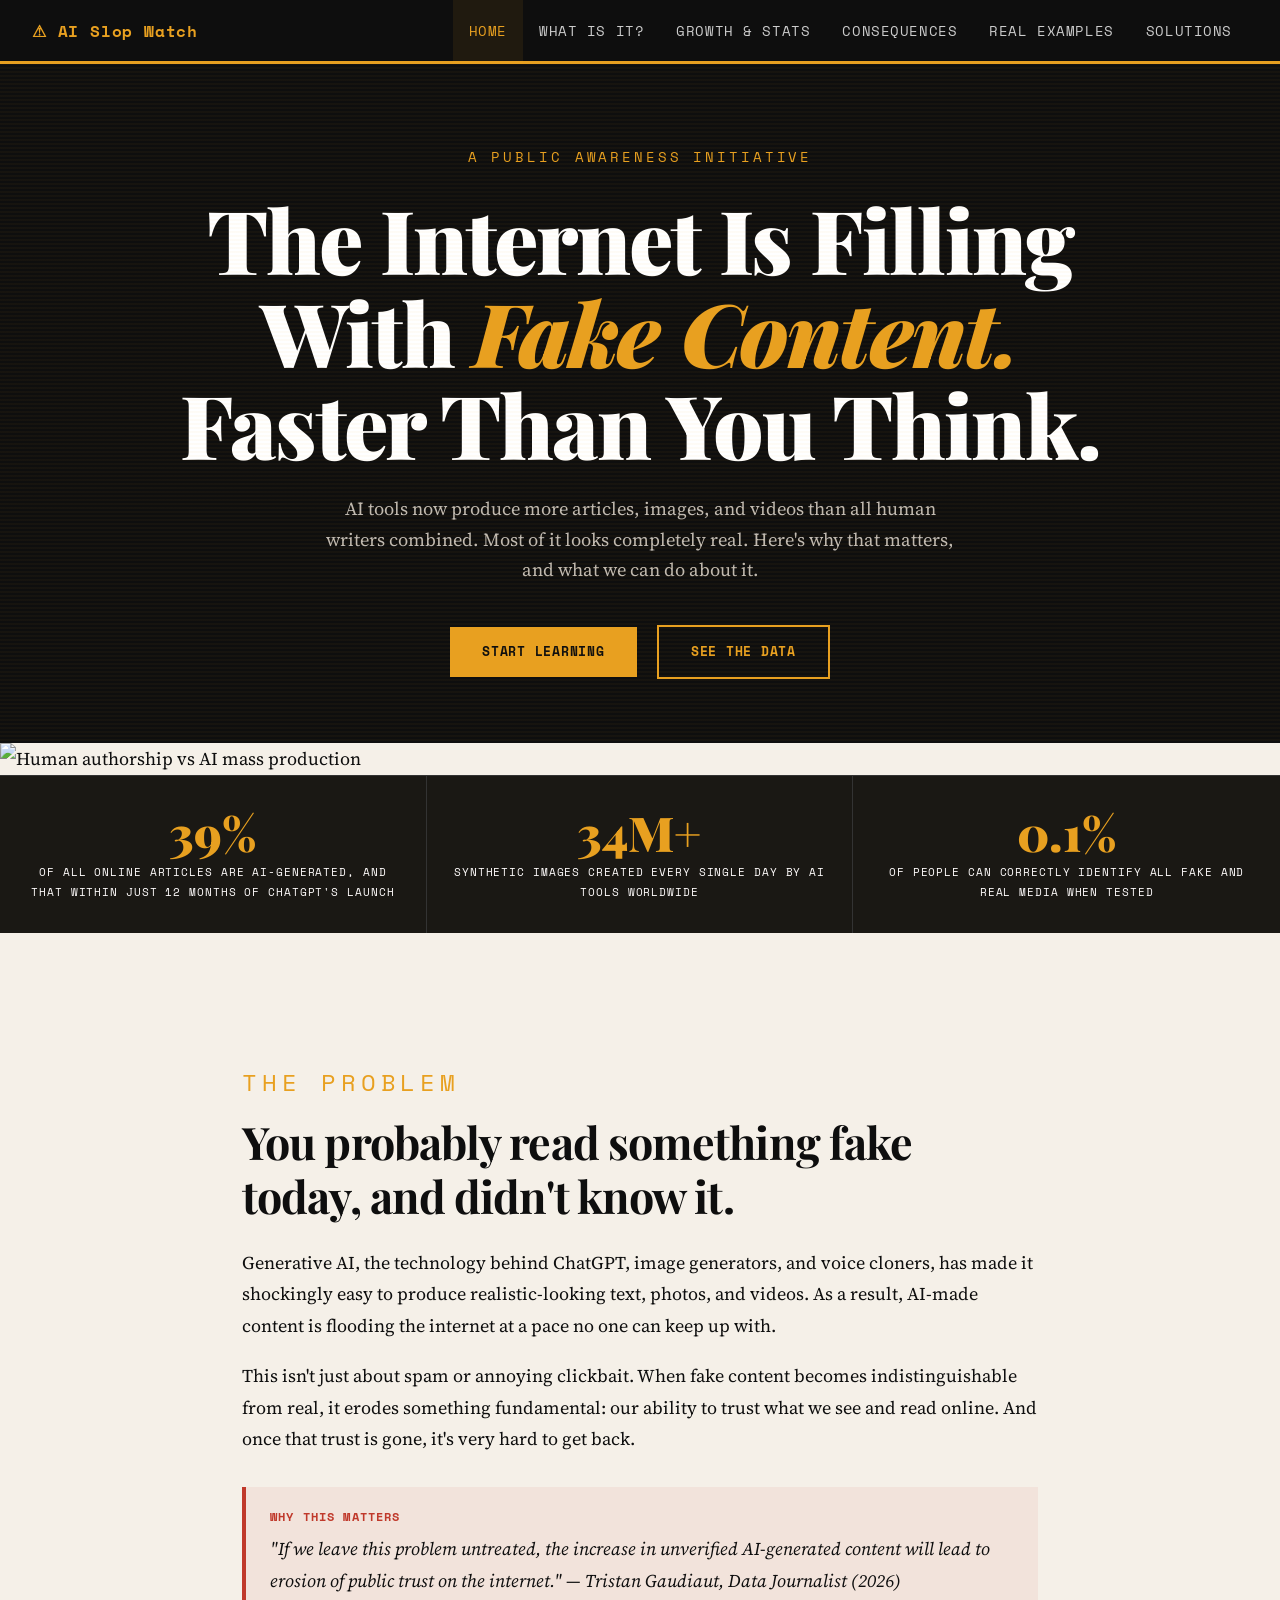
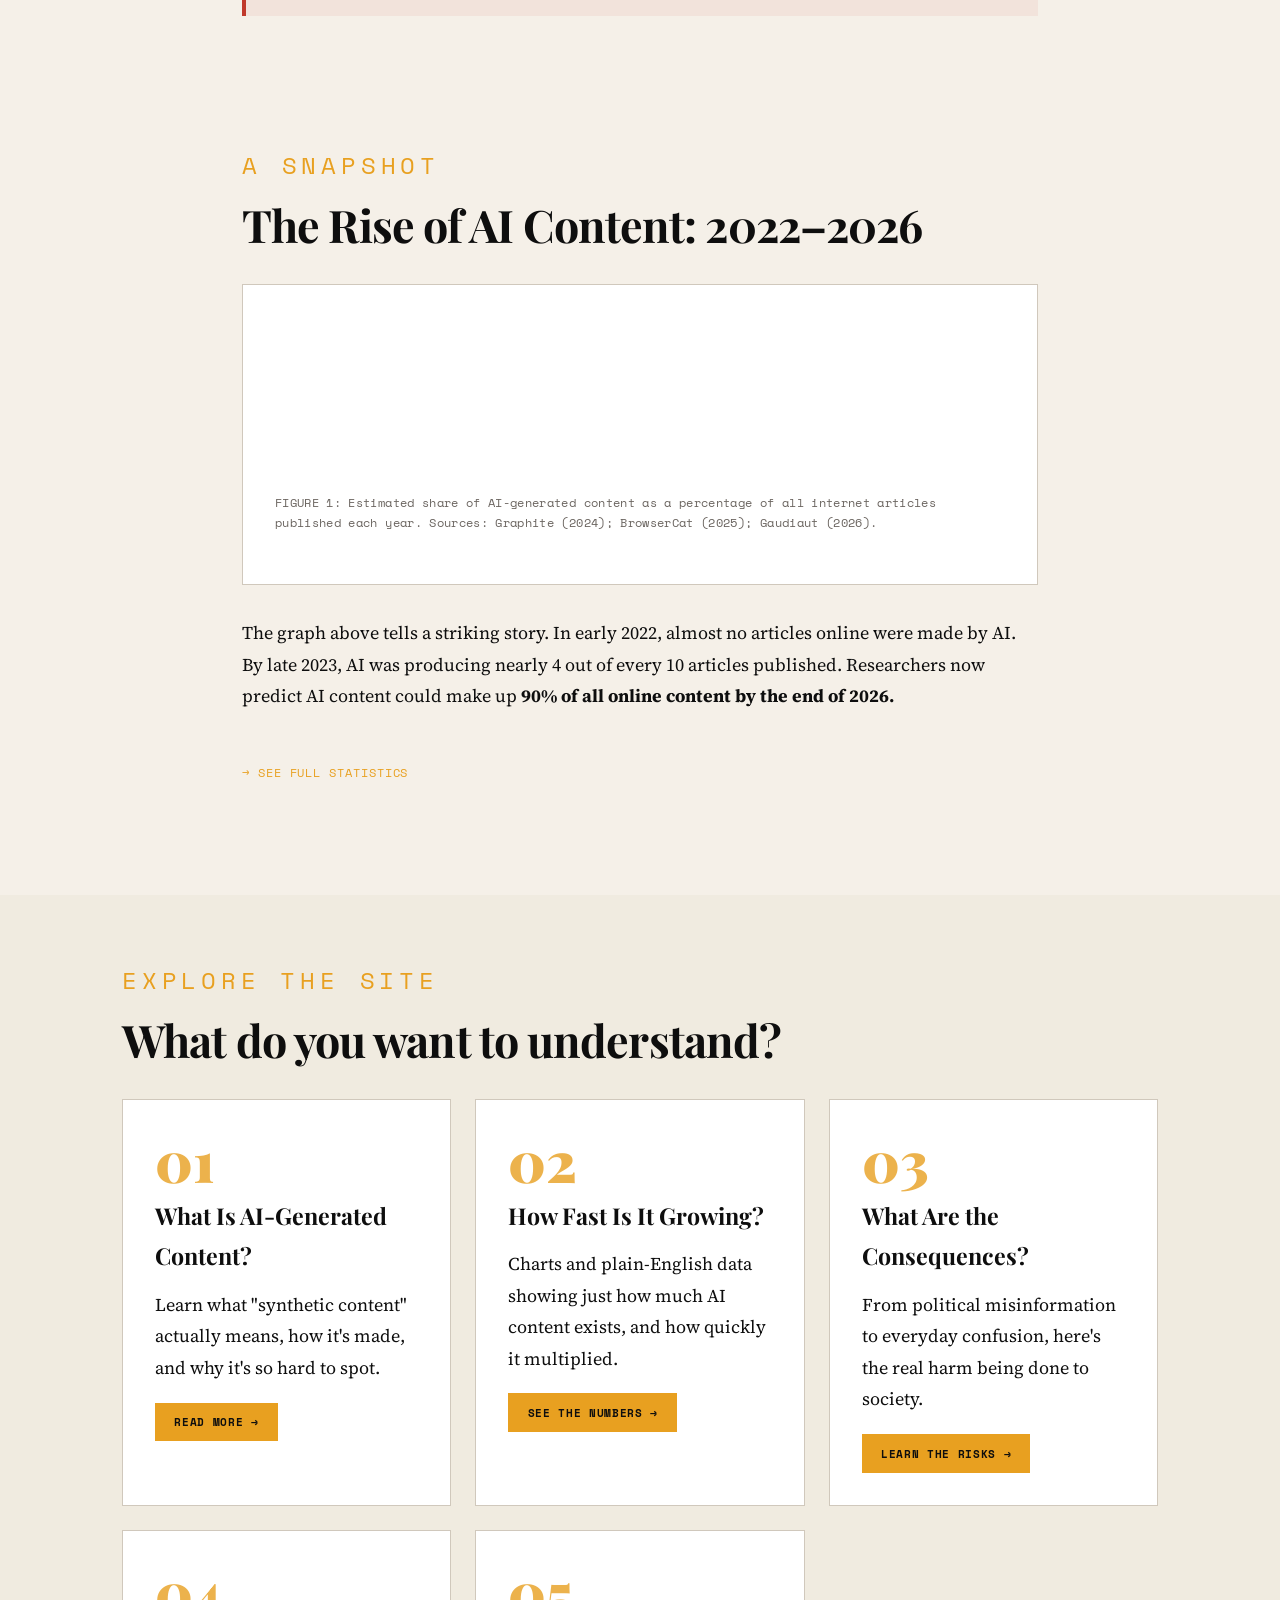
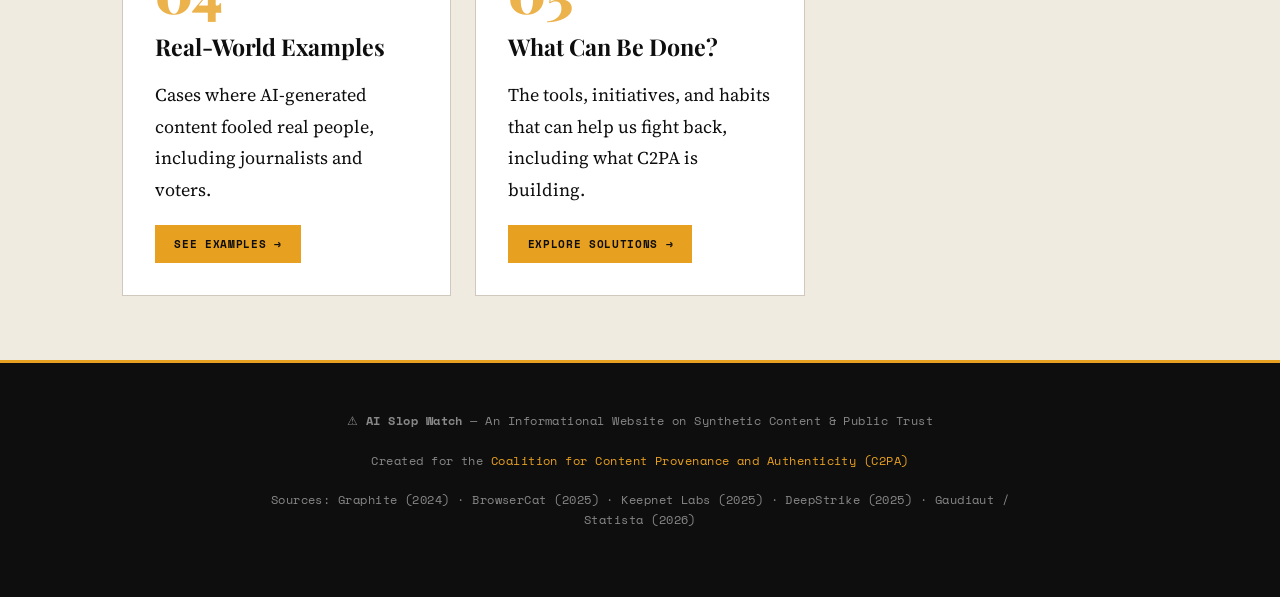
==== index.html @ db5af1a4 "Initial commit" ====
<!DOCTYPE html>
<html lang="en">
<head>
<meta charset="UTF-8">
<meta name="viewport" content="width=device-width, initial-scale=1.0">
<title>AI Slop Watch — The Internet's Synthetic Content Crisis</title>
<link rel="stylesheet" href="style.css">
<script src="https://cdn.jsdelivr.net/npm/chart.js@4.4.0/dist/chart.umd.min.js"></script>
</head>
<body>

<!-- Navigation -->
<nav>
  <span class="nav-logo">⚠ AI Slop Watch</span>
  <ul class="nav-links" id="navLinks">
    <li><a href="index.html" class="active">Home</a></li>
    <li><a href="what-is-ai-content.html">What Is It?</a></li>
    <li><a href="growth.html">Growth & Stats</a></li>
    <li><a href="consequences.html">Consequences</a></li>
    <li><a href="examples.html">Real Examples</a></li>
    <li><a href="solutions.html">Solutions</a></li>
  </ul>
  <span class="nav-hamburger" onclick="toggleNav()" id="hamburger">☰</span>
</nav>

<!-- Hero -->
<section class="hero">
  <p class="hero-eyebrow">A Public Awareness Initiative</p>
  <h1>The Internet Is Filling<br>With <em>Fake Content.</em><br>Faster Than You Think.</h1>
  <p class="hero-sub">AI tools now produce more articles, images, and videos than all human writers combined. Most of it looks completely real. Here's why that matters, and what we can do about it.</p>
  <a href="what-is-ai-content.html" class="btn">Start Learning</a>
  <a href="growth.html" class="btn btn-ghost">See the Data</a>
</section>

<div style="max-height:400px; overflow:hidden; position:relative;">
 <img src="Home.png" alt="Human authorship vs AI mass production" 
     style="width:100%; max-height:300px; object-fit:cover; display:block;">
  <p style="position:absolute; bottom:1rem; left:1.5rem; font-family:'Space Mono',monospace; font-size:0.68rem; color:#ccc; letter-spacing:0.06em; text-transform:uppercase;">Photo: Markus Winkler / Unsplash</p>
</div>

<!-- Stat Bar -->
<div class="stat-bar">
  <div class="stat-item">
    <div class="stat-number">39%</div>
    <div class="stat-label">of all online articles are AI-generated, and that within just 12 months of ChatGPT's launch</div>
  </div>
  <div class="stat-item">
    <div class="stat-number">34M+</div>
    <div class="stat-label">synthetic images created every single day by AI tools worldwide</div>
  </div>
  <div class="stat-item">
    <div class="stat-number">0.1%</div>
    <div class="stat-label">of people can correctly identify all fake and real media when tested</div>
  </div>
</div>

<!-- Intro Section -->
<div class="section" style="max-width:860px; margin: 4rem auto; padding-bottom: 0;">
  <p class="section-label">The Problem</p>
  <h2 class="section-title">You probably read something fake today, and didn't know it.</h2>
  <p>Generative AI, the technology behind ChatGPT, image generators, and voice cloners, has made it shockingly easy to produce realistic-looking text, photos, and videos. As a result, AI-made content is flooding the internet at a pace no one can keep up with.</p>
  <p>This isn't just about spam or annoying clickbait. When fake content becomes indistinguishable from real, it erodes something fundamental: our ability to trust what we see and read online. And once that trust is gone, it's very hard to get back.</p>
  <div class="callout alert-callout">
    <strong>Why This Matters</strong>
    "If we leave this problem untreated, the increase in unverified AI-generated content will lead to erosion of public trust on the internet." — Tristan Gaudiaut, Data Journalist (2026)
  </div>
</div>

<!-- Preview Chart -->
<div class="section" style="max-width: 860px; margin: 2rem auto;">
  <p class="section-label">A Snapshot</p>
  <h2 class="section-title">The Rise of AI Content: 2022–2026</h2>
  <div class="chart-wrapper">
    <canvas id="heroChart"></canvas>
    <p class="chart-caption">FIGURE 1: Estimated share of AI-generated content as a percentage of all internet articles published each year. Sources: Graphite (2024); BrowserCat (2025); Gaudiaut (2026).</p>
  </div>
  <p>The graph above tells a striking story. In early 2022, almost no articles online were made by AI. By late 2023, AI was producing nearly 4 out of every 10 articles published. Researchers now predict AI content could make up <strong>90% of all online content by the end of 2026.</strong></p>
  <a href="growth.html" class="back-link">→ See Full Statistics</a>
</div>

<!-- Nav Cards Section -->
<div class="section-alt">
  <div class="section">
    <p class="section-label">Explore The Site</p>
    <h2 class="section-title">What do you want to understand?</h2>
    <div class="card-grid">
      <div class="card">
        <div class="card-num">01</div>
        <h3>What Is AI-Generated Content?</h3>
        <p>Learn what "synthetic content" actually means, how it's made, and why it's so hard to spot.</p>
        <a href="what-is-ai-content.html" class="btn" style="font-size:0.7rem; padding: 0.6rem 1.2rem;">Read More →</a>
      </div>
      <div class="card">
        <div class="card-num">02</div>
        <h3>How Fast Is It Growing?</h3>
        <p>Charts and plain-English data showing just how much AI content exists, and how quickly it multiplied.</p>
        <a href="growth.html" class="btn" style="font-size:0.7rem; padding: 0.6rem 1.2rem;">See the Numbers →</a>
      </div>
      <div class="card">
        <div class="card-num">03</div>
        <h3>What Are the Consequences?</h3>
        <p>From political misinformation to everyday confusion, here's the real harm being done to society.</p>
        <a href="consequences.html" class="btn" style="font-size:0.7rem; padding: 0.6rem 1.2rem;">Learn the Risks →</a>
      </div>
      <div class="card">
        <div class="card-num">04</div>
        <h3>Real-World Examples</h3>
        <p>Cases where AI-generated content fooled real people, including journalists and voters.</p>
        <a href="examples.html" class="btn" style="font-size:0.7rem; padding: 0.6rem 1.2rem;">See Examples →</a>
      </div>
      <div class="card">
        <div class="card-num">05</div>
        <h3>What Can Be Done?</h3>
        <p>The tools, initiatives, and habits that can help us fight back, including what C2PA is building.</p>
        <a href="solutions.html" class="btn" style="font-size:0.7rem; padding: 0.6rem 1.2rem;">Explore Solutions →</a>
      </div>
    </div>
  </div>
</div>

<!-- Footer -->
<footer>
  <div class="footer-inner">
    <p>⚠ <strong>AI Slop Watch</strong> — An Informational Website on Synthetic Content &amp; Public Trust</p>
    <p>Created for the <a href="https://c2pa.org" target="_blank">Coalition for Content Provenance and Authenticity (C2PA)</a></p>
    <p>Sources: Graphite (2024) · BrowserCat (2025) · Keepnet Labs (2025) · DeepStrike (2025) · Gaudiaut / Statista (2026)</p>
  </div>
</footer>

<script>
function toggleNav() {
  document.getElementById('navLinks').classList.toggle('open');
}

// Hero Chart — AI content growth 2022–2026
const ctx = document.getElementById('heroChart').getContext('2d');
new Chart(ctx, {
  type: 'line',
  data: {
    labels: ['Early 2022', 'Late 2022', 'Mid 2023', 'Early 2024', 'Late 2024', 'Mid 2025', 'Late 2026 (est.)'],
    datasets: [{
      label: 'AI-Generated Share of All Online Articles (%)',
      data: [0.5, 2, 18, 39, 55, 70, 90],
      borderColor: '#e8a020',
      backgroundColor: 'rgba(232,160,32,0.1)',
      borderWidth: 3,
      fill: true,
      tension: 0.4,
      pointBackgroundColor: '#e8a020',
      pointRadius: 6,
      pointHoverRadius: 9
    }]
  },
  options: {
    responsive: true,
    plugins: {
      legend: { display: false },
      tooltip: {
        callbacks: {
          label: ctx => ` ${ctx.raw}% of articles`
        }
      }
    },
    scales: {
      y: {
        beginAtZero: true,
        max: 100,
        ticks: { callback: v => v + '%', font: { family: 'Space Mono', size: 11 } },
        grid: { color: '#e0d8cc' }
      },
      x: {
        ticks: { font: { family: 'Space Mono', size: 10 } },
        grid: { color: '#e0d8cc' }
      }
    }
  }
});
</script>

</body>
</html>
---- style.css ----
@import url('https://fonts.googleapis.com/css2?family=Playfair+Display:wght@700;900&family=Source+Serif+4:ital,wght@0,300;0,400;0,600;1,400&family=Space+Mono:wght@400;700&display=swap');

/* ── Variables ── */
:root {
  --ink: #0e0e0e;
  --paper: #f5f0e8;
  --amber: #e8a020;
  --amber-light: #ffc84a;
  --red-alert: #c0392b;
  --muted: #6b6560;
  --border: #d0c8bc;
  --white: #ffffff;
  --card-bg: #1a1814;
  --section-alt: #f0ebe0;
  --nav-bg: #0e0e0e;
}

/* ── Reset ── */
*, *::before, *::after { box-sizing: border-box; margin: 0; padding: 0; }
html { scroll-behavior: smooth; }
body {
  font-family: 'Source Serif 4', Georgia, serif;
  font-size: 18px;
  line-height: 1.75;
  background: var(--paper);
  color: var(--ink);
}
img { max-width: 100%; display: block; }
a { color: var(--amber); text-decoration: none; }
a:hover { text-decoration: underline; }

/* ── Navigation ── */
nav {
  background: var(--nav-bg);
  position: sticky;
  top: 0;
  z-index: 100;
  padding: 0 2rem;
  display: flex;
  align-items: center;
  justify-content: space-between;
  height: 64px;
  border-bottom: 3px solid var(--amber);
}
.nav-logo {
  font-family: 'Space Mono', monospace;
  font-size: 1rem;
  font-weight: 700;
  color: var(--amber);
  letter-spacing: 0.05em;
  white-space: nowrap;
}
.nav-links {
  display: flex;
  gap: 0;
  list-style: none;
}
.nav-links a {
  display: block;
  color: #ccc;
  font-family: 'Space Mono', monospace;
  font-size: 0.9rem;
  letter-spacing: 0.04em;
  text-transform: uppercase;
  padding: 0 1rem;
  height: 64px;
  line-height: 64px;
  transition: color 0.2s, background 0.2s;
}
.nav-links a:hover, .nav-links a.active {
  color: var(--amber);
  background: rgba(232,160,32,0.08);
  text-decoration: none;
}
.nav-hamburger { display: none; cursor: pointer; color: var(--amber); font-size: 1.5rem; }

/* ── Hero ── */
.hero {
  background: var(--ink);
  color: var(--white);
  padding: 5rem 2rem 4rem;
  text-align: center;
  position: relative;
  overflow: hidden;
}
.hero::before {
  content: '';
  position: absolute; inset: 0;
  background: repeating-linear-gradient(
    0deg,
    transparent,
    transparent 2px,
    rgba(232,160,32,0.04) 2px,
    rgba(232,160,32,0.04) 4px
  );
  pointer-events: none;
}
.hero-eyebrow {
  font-family: 'Space Mono', monospace;
  font-size: 0.9rem;
  letter-spacing: 0.2em;
  text-transform: uppercase;
  color: var(--amber);
  margin-bottom: 1.5rem;
}
.hero h1 {
  font-family: 'Playfair Display', serif;
  font-size: clamp(2.8rem, 7vw, 5.5rem);
  font-weight: 900;
  line-height: 1.05;
  letter-spacing: -0.02em;
  margin-bottom: 1.5rem;
}
.hero h1 em { color: var(--amber); font-style: italic; }
.hero-sub {
  font-size: 1.15rem;
  color: #c0bab2;
  max-width: 640px;
  margin: 0 auto 2.5rem;
  line-height: 1.65;
}
.btn {
  display: inline-block;
  background: var(--amber);
  color: var(--ink);
  font-family: 'Space Mono', monospace;
  font-size: 0.8rem;
  font-weight: 700;
  letter-spacing: 0.06em;
  text-transform: uppercase;
  padding: 0.85rem 2rem;
  border: none;
  cursor: pointer;
  transition: background 0.2s, transform 0.15s;
}
.btn:hover { background: var(--amber-light); transform: translateY(-2px); text-decoration: none; }
.btn-ghost {
  background: transparent;
  border: 2px solid var(--amber);
  color: var(--amber);
  margin-left: 1rem;
}
.btn-ghost:hover { background: var(--amber); color: var(--ink); }

/* ── Stat Bar ── */
.stat-bar {
  background: var(--card-bg);
  color: var(--white);
  display: grid;
  grid-template-columns: repeat(3, 1fr);
  border-top: 1px solid #333;
}
.stat-item {
  padding: 2rem 1.5rem;
  text-align: center;
  border-right: 1px solid #333;
}
.stat-item:last-child { border-right: none; }
.stat-number {
  font-family: 'Playfair Display', serif;
  font-size: clamp(2rem, 4vw, 3rem);
  font-weight: 900;
  color: var(--amber);
  line-height: 1;
  margin-bottom: 0.4rem;
}
.stat-label {
  font-family: 'Space Mono', monospace;
  font-size: 0.7rem;
  letter-spacing: 0.08em;
  text-transform: uppercase;
  color: #fffcfc;
}

/* ── Page Sections ── */
.section { padding: 4rem 2rem; max-width: 1100px; margin: 0 auto; }
.section-alt { background: var(--section-alt); }
.section-dark { background: var(--ink); color: var(--white); padding: 4rem 2rem; }
.section-dark .section { color: var(--white); }

.section-label {
  font-family: 'Space Mono', monospace;
  font-size: 1.5rem;
  letter-spacing: 0.2em;
  text-transform: uppercase;
  color: var(--amber);
  margin-bottom: 0.75rem;
}
h2.section-title {
  font-family: 'Playfair Display', serif;
  font-size: clamp(1.8rem, 3.5vw, 2.8rem);
  font-weight: 700;
  line-height: 1.2;
  margin-bottom: 1.5rem;
  letter-spacing: -0.02em;
}
h3 {
  font-family: 'Playfair Display', serif;
  font-size: 1.45rem;
  font-weight: 700;
  margin-bottom: 0.75rem;
}
p { margin-bottom: 1.2rem; }

/* ── Callout Box ── */
.callout {
  border-left: 4px solid var(--amber);
  background: rgba(232,160,32,0.08);
  padding: 1.25rem 1.5rem;
  margin: 2rem 0;
  font-style: italic;
}
.callout strong {
  display: block;
  font-family: 'Space Mono', monospace;
  font-style: normal;
  font-size: 0.72rem;
  letter-spacing: 0.1em;
  text-transform: uppercase;
  color: var(--amber);
  margin-bottom: 0.4rem;
}
.alert-callout {
  border-left-color: var(--red-alert);
  background: rgba(192,57,43,0.07);
}
.alert-callout strong { color: var(--red-alert); }

/* ── Cards ── */
.card-grid {
  display: grid;
  grid-template-columns: repeat(auto-fit, minmax(280px, 1fr));
  gap: 1.5rem;
  margin-top: 2rem;
}
.card {
  background: var(--white);
  border: 1px solid var(--border);
  padding: 2rem;
  position: relative;
}
.card-dark {
  background: #1a1814;
  border-color: #333;
  color: var(--white);
}
.card-num {
  font-family: 'Playfair Display', serif;
  font-size: 3.5rem;
  font-weight: 900;
  color: var(--amber);
  line-height: 1;
  margin-bottom: 0.5rem;
  opacity: 0.8;
}

/* ── Chart Container ── */
.chart-wrapper {
  background: var(--white);
  border: 1px solid var(--border);
  padding: 2rem;
  margin: 2rem 0;
}
.chart-wrapper canvas { max-height: 380px; }
.chart-caption {
  font-family: 'Space Mono', monospace;
  font-size: 0.72rem;
  color: var(--muted);
  margin-top: 1rem;
  letter-spacing: 0.03em;
}

/* ── Comparison Table ── */
.compare-table {
  width: 100%;
  border-collapse: collapse;
  margin: 2rem 0;
  font-size: 0.95rem;
}
.compare-table th {
  font-family: 'Space Mono', monospace;
  font-size: 0.75rem;
  letter-spacing: 0.1em;
  text-transform: uppercase;
  padding: 1rem;
  text-align: left;
  border-bottom: 3px solid var(--amber);
}
.compare-table th.col-ai { color: var(--red-alert); }
.compare-table th.col-human { color: #2e7d32; }
.compare-table td {
  padding: 0.9rem 1rem;
  border-bottom: 1px solid var(--border);
  vertical-align: top;
}
.compare-table tr:nth-child(even) td { background: var(--section-alt); }

/* ── Process Diagram ── */
.process-flow {
  display: flex;
  flex-wrap: wrap;
  align-items: center;
  gap: 0;
  margin: 2rem 0;
}
.process-step {
  flex: 1;
  min-width: 140px;
  background: var(--ink);
  color: var(--white);
  padding: 1.5rem 1rem;
  text-align: center;
  position: relative;
}
.process-step:nth-child(odd) { background: var(--ink); }
.process-step:nth-child(even) { background: #2a2520; }
.step-icon { font-size: 2rem; margin-bottom: 0.5rem; }
.step-label {
  font-family: 'Space Mono', monospace;
  font-size: 0.68rem;
  letter-spacing: 0.08em;
  text-transform: uppercase;
  color: var(--amber);
  margin-bottom: 0.3rem;
}
.step-desc { font-size: 0.85rem; color: #c0bab2; line-height: 1.45; }
.process-arrow {
  color: var(--amber);
  font-size: 1.5rem;
  padding: 0 0.3rem;
  flex-shrink: 0;
}

/* ── Page Header (interior pages) ── */
.page-header {
  background: var(--ink);
  color: var(--white);
  padding: 3.5rem 2rem 2.5rem;
  border-bottom: 3px solid var(--amber);
}
.page-header .section-label { margin-bottom: 0.5rem; }
.page-header h1 {
  font-family: 'Playfair Display', serif;
  font-size: clamp(2rem, 5vw, 3.5rem);
  font-weight: 900;
  line-height: 1.1;
}
.page-header p {
  color: #aaa;
  font-size: 1.1rem;
  max-width: 600px;
  margin: 1rem 0 0;
}

/* ── Footer ── */
footer {
  background: var(--ink);
  color: #888;
  padding: 3rem 2rem;
  text-align: center;
  font-family: 'Space Mono', monospace;
  font-size: 0.72rem;
  letter-spacing: 0.04em;
  border-top: 3px solid var(--amber);
}
footer a { color: var(--amber); }
footer .footer-inner { max-width: 800px; margin: 0 auto; }
footer p + p { margin-top: 0.75rem; }

/* ── Source Tag ── */
.source-tag {
  font-family: 'Space Mono', monospace;
  font-size: 0.68rem;
  color: var(--muted);
  letter-spacing: 0.04em;
  margin-top: -0.8rem;
  margin-bottom: 1.2rem;
}

/* ── Two-col layout ── */
.two-col { display: grid; grid-template-columns: 1fr 1fr; gap: 3rem; align-items: start; }
.two-col-60 { display: grid; grid-template-columns: 3fr 2fr; gap: 3rem; align-items: start; }

/* ── Pull Quote ── */
.pull-quote {
  font-family: 'Playfair Display', serif;
  font-size: clamp(1.4rem, 3vw, 2rem);
  font-style: italic;
  line-height: 1.4;
  color: var(--ink);
  border-top: 3px solid var(--amber);
  border-bottom: 3px solid var(--amber);
  padding: 1.5rem 0;
  margin: 2.5rem 0;
  text-align: center;
}

/* ── Badge / Tag ── */
.badge {
  display: inline-block;
  font-family: 'Space Mono', monospace;
  font-size: 0.65rem;
  letter-spacing: 0.1em;
  text-transform: uppercase;
  padding: 0.2rem 0.6rem;
  border: 1px solid;
  margin-right: 0.4rem;
  margin-bottom: 0.4rem;
}
.badge-amber { border-color: var(--amber); color: var(--amber); }
.badge-red { border-color: var(--red-alert); color: var(--red-alert); }

/* ── Number list ── */
.numbered-list { list-style: none; counter-reset: steps; }
.numbered-list li {
  counter-increment: steps;
  padding: 1rem 0 1rem 3.5rem;
  border-bottom: 1px solid var(--border);
  position: relative;
}
.numbered-list li::before {
  content: counter(steps, decimal-leading-zero);
  position: absolute;
  left: 0;
  top: 1rem;
  font-family: 'Playfair Display', serif;
  font-size: 1.5rem;
  font-weight: 900;
  color: var(--amber);
  line-height: 1;
}

/* ── Back to top ── */
.back-link {
  font-family: 'Space Mono', monospace;
  font-size: 0.72rem;
  letter-spacing: 0.08em;
  text-transform: uppercase;
  display: inline-block;
  margin: 2rem 0 1rem;
}

/* ── Responsive ── */
@media (max-width: 768px) {
  .nav-links { display: none; flex-direction: column; position: absolute; top: 64px; left: 0; right: 0; background: var(--nav-bg); padding: 1rem 0; }
  .nav-links.open { display: flex; }
  .nav-links a { height: auto; line-height: 2.5; padding: 0 1.5rem; }
  .nav-hamburger { display: block; }
  .stat-bar { grid-template-columns: 1fr; }
  .stat-item { border-right: none; border-bottom: 1px solid #333; }
  .two-col, .two-col-60 { grid-template-columns: 1fr; }
  .process-flow { flex-direction: column; }
  .process-arrow { transform: rotate(90deg); }
  .hero { padding: 3rem 1.5rem 2.5rem; }
  .btn-ghost { margin-left: 0; margin-top: 0.75rem; }
}
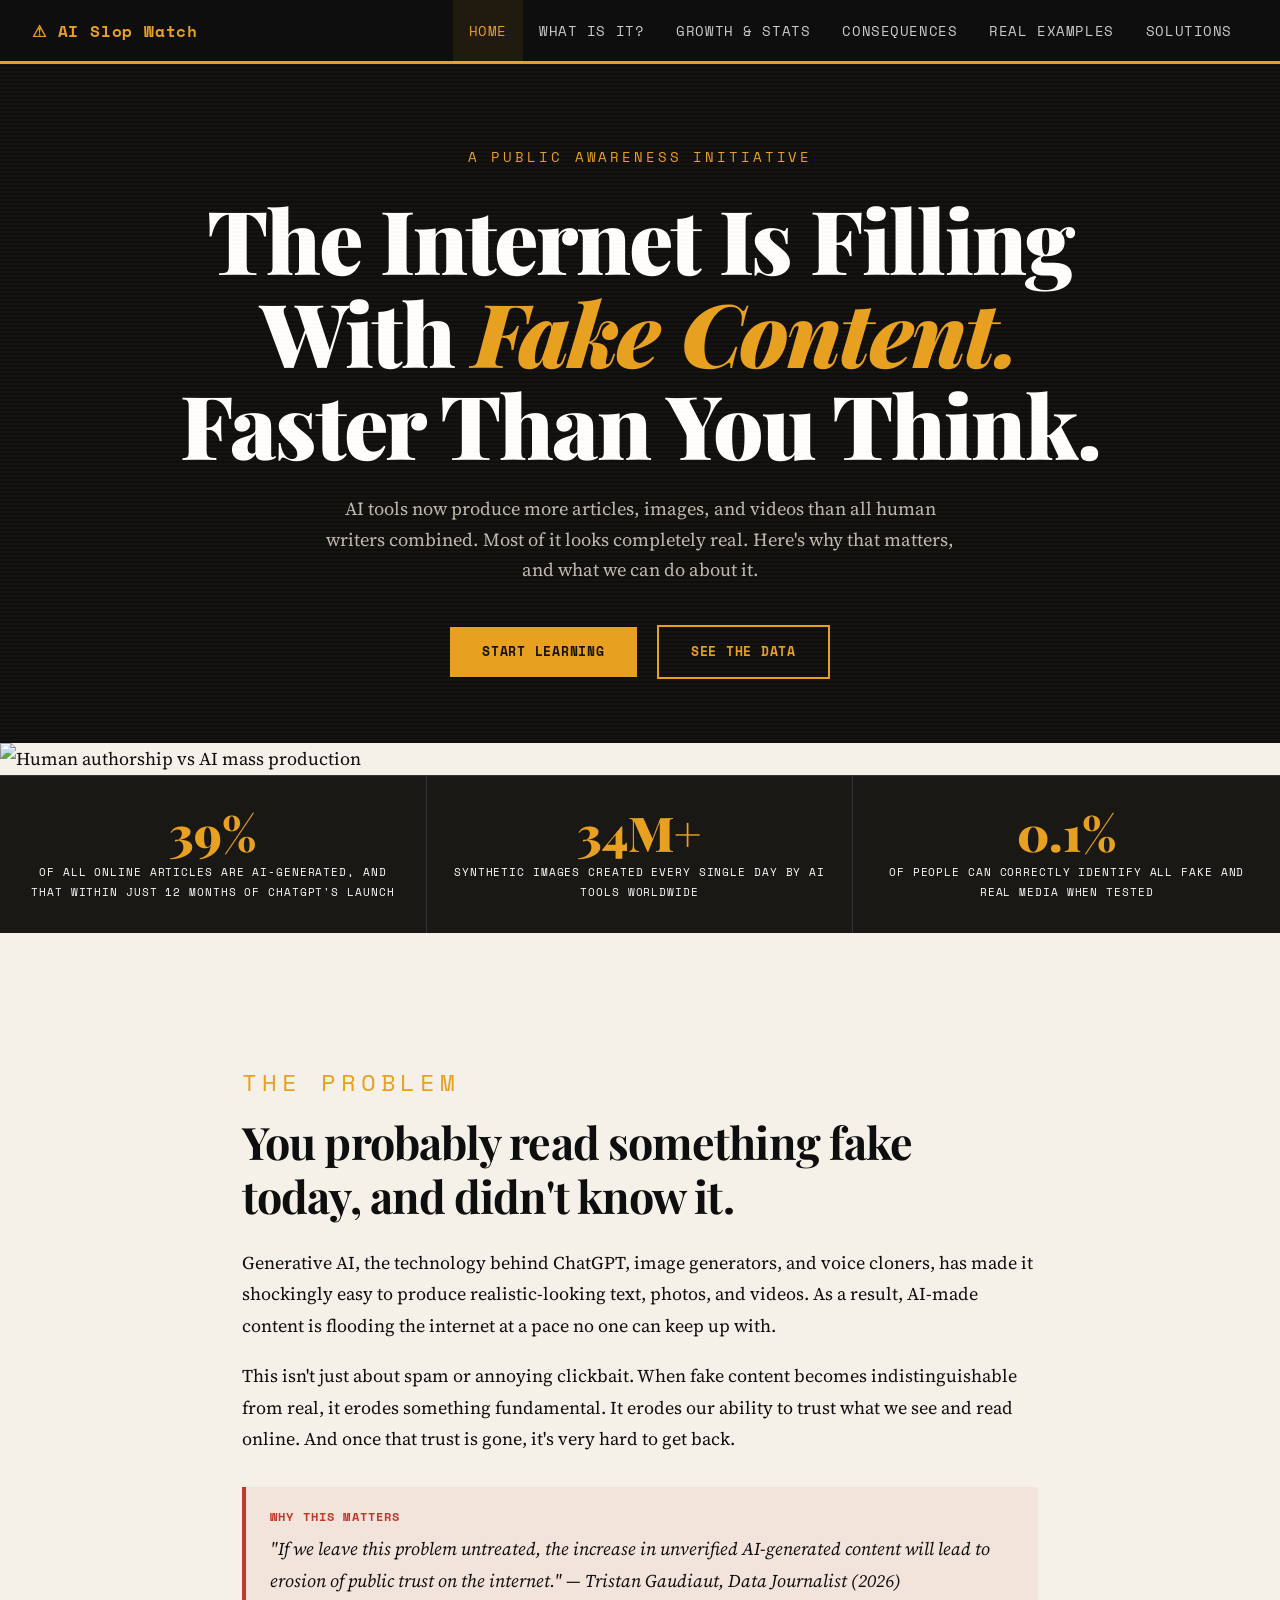
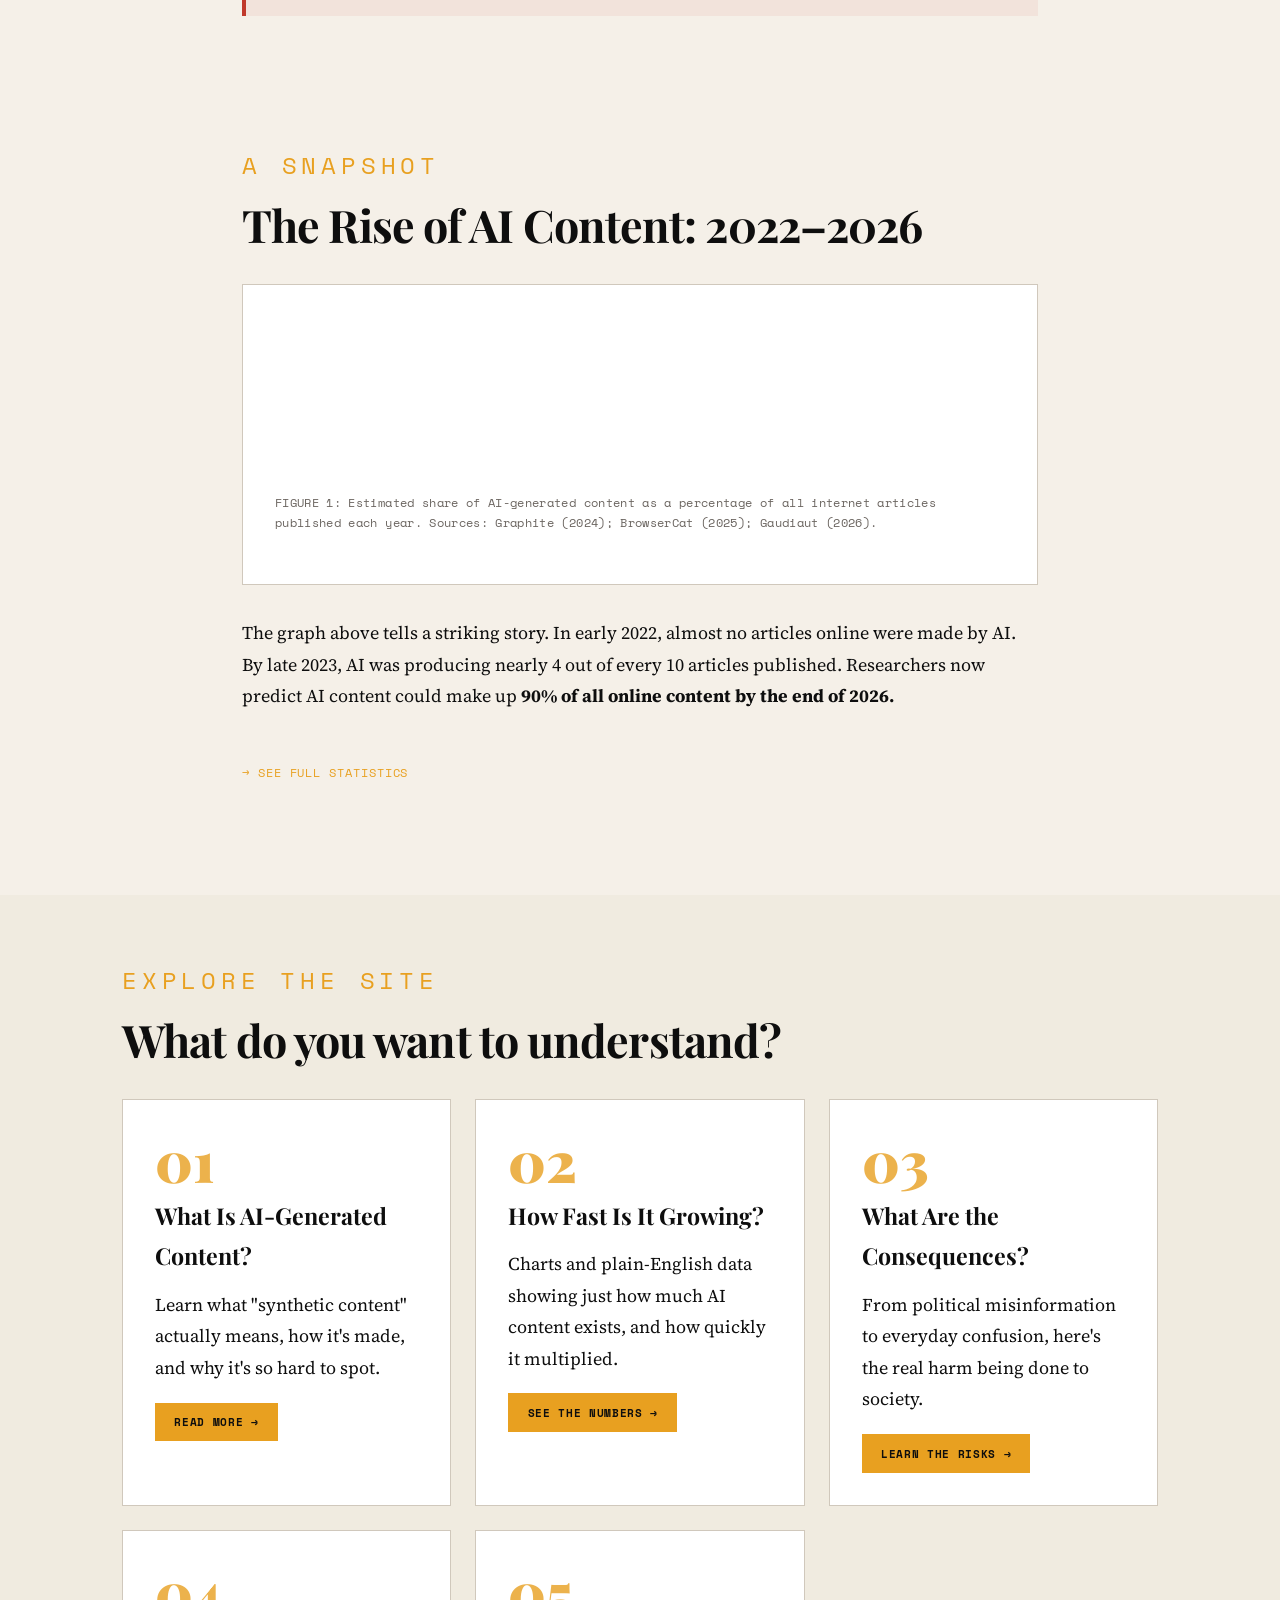
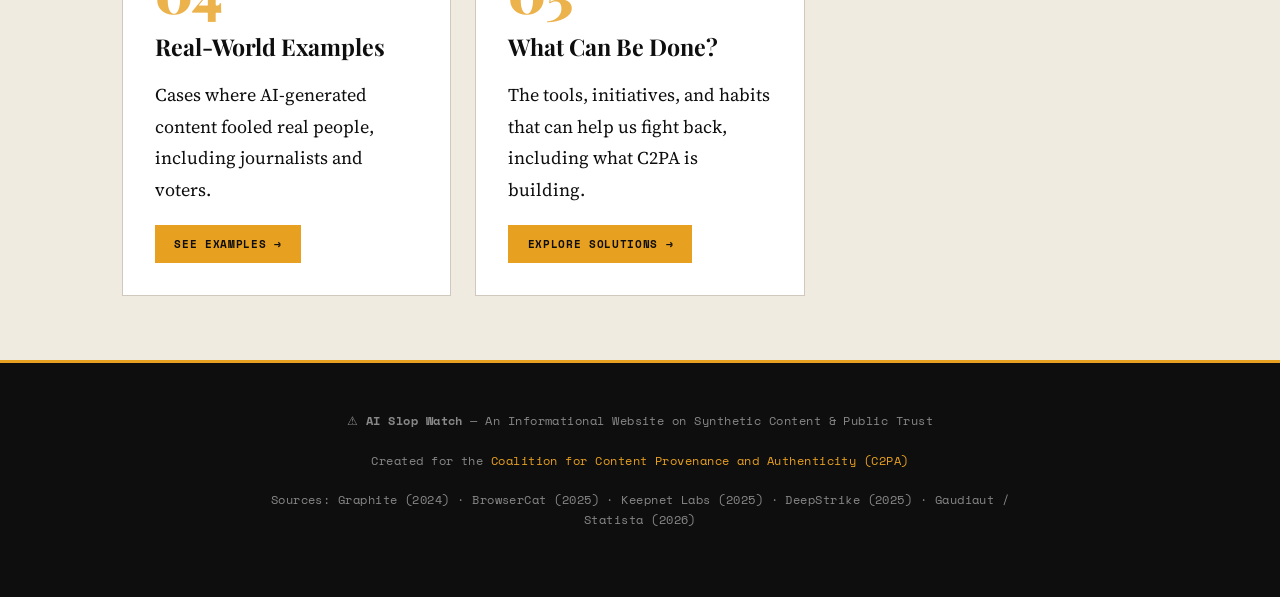
==== commit 428efc0c: "Correct grammar" ====
--- a/index.html
+++ b/index.html
@@ -59,7 +59,7 @@
   <p class="section-label">The Problem</p>
   <h2 class="section-title">You probably read something fake today, and didn't know it.</h2>
   <p>Generative AI, the technology behind ChatGPT, image generators, and voice cloners, has made it shockingly easy to produce realistic-looking text, photos, and videos. As a result, AI-made content is flooding the internet at a pace no one can keep up with.</p>
-  <p>This isn't just about spam or annoying clickbait. When fake content becomes indistinguishable from real, it erodes something fundamental: our ability to trust what we see and read online. And once that trust is gone, it's very hard to get back.</p>
+  <p>This isn't just about spam or annoying clickbait. When fake content becomes indistinguishable from real, it erodes something fundamental. It erodes our ability to trust what we see and read online. And once that trust is gone, it's very hard to get back.</p>
   <div class="callout alert-callout">
     <strong>Why This Matters</strong>
     "If we leave this problem untreated, the increase in unverified AI-generated content will lead to erosion of public trust on the internet." — Tristan Gaudiaut, Data Journalist (2026)
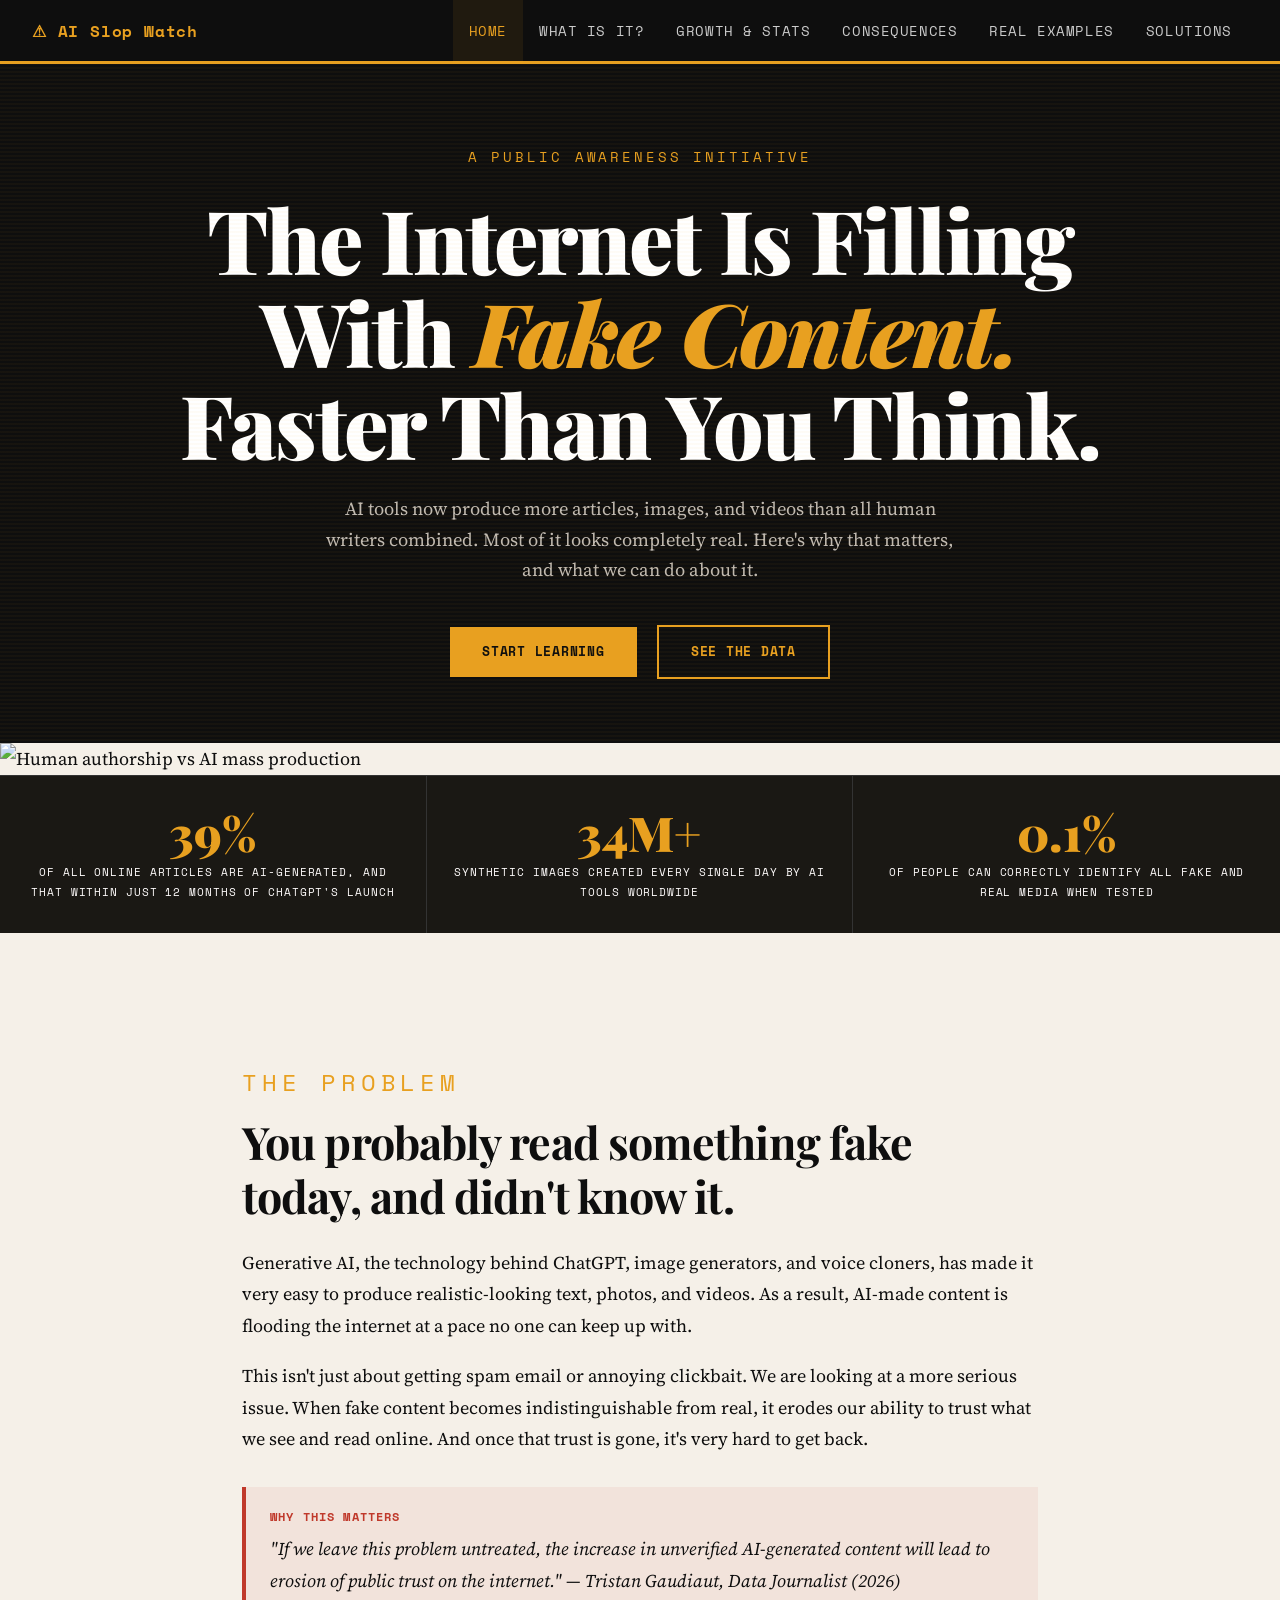
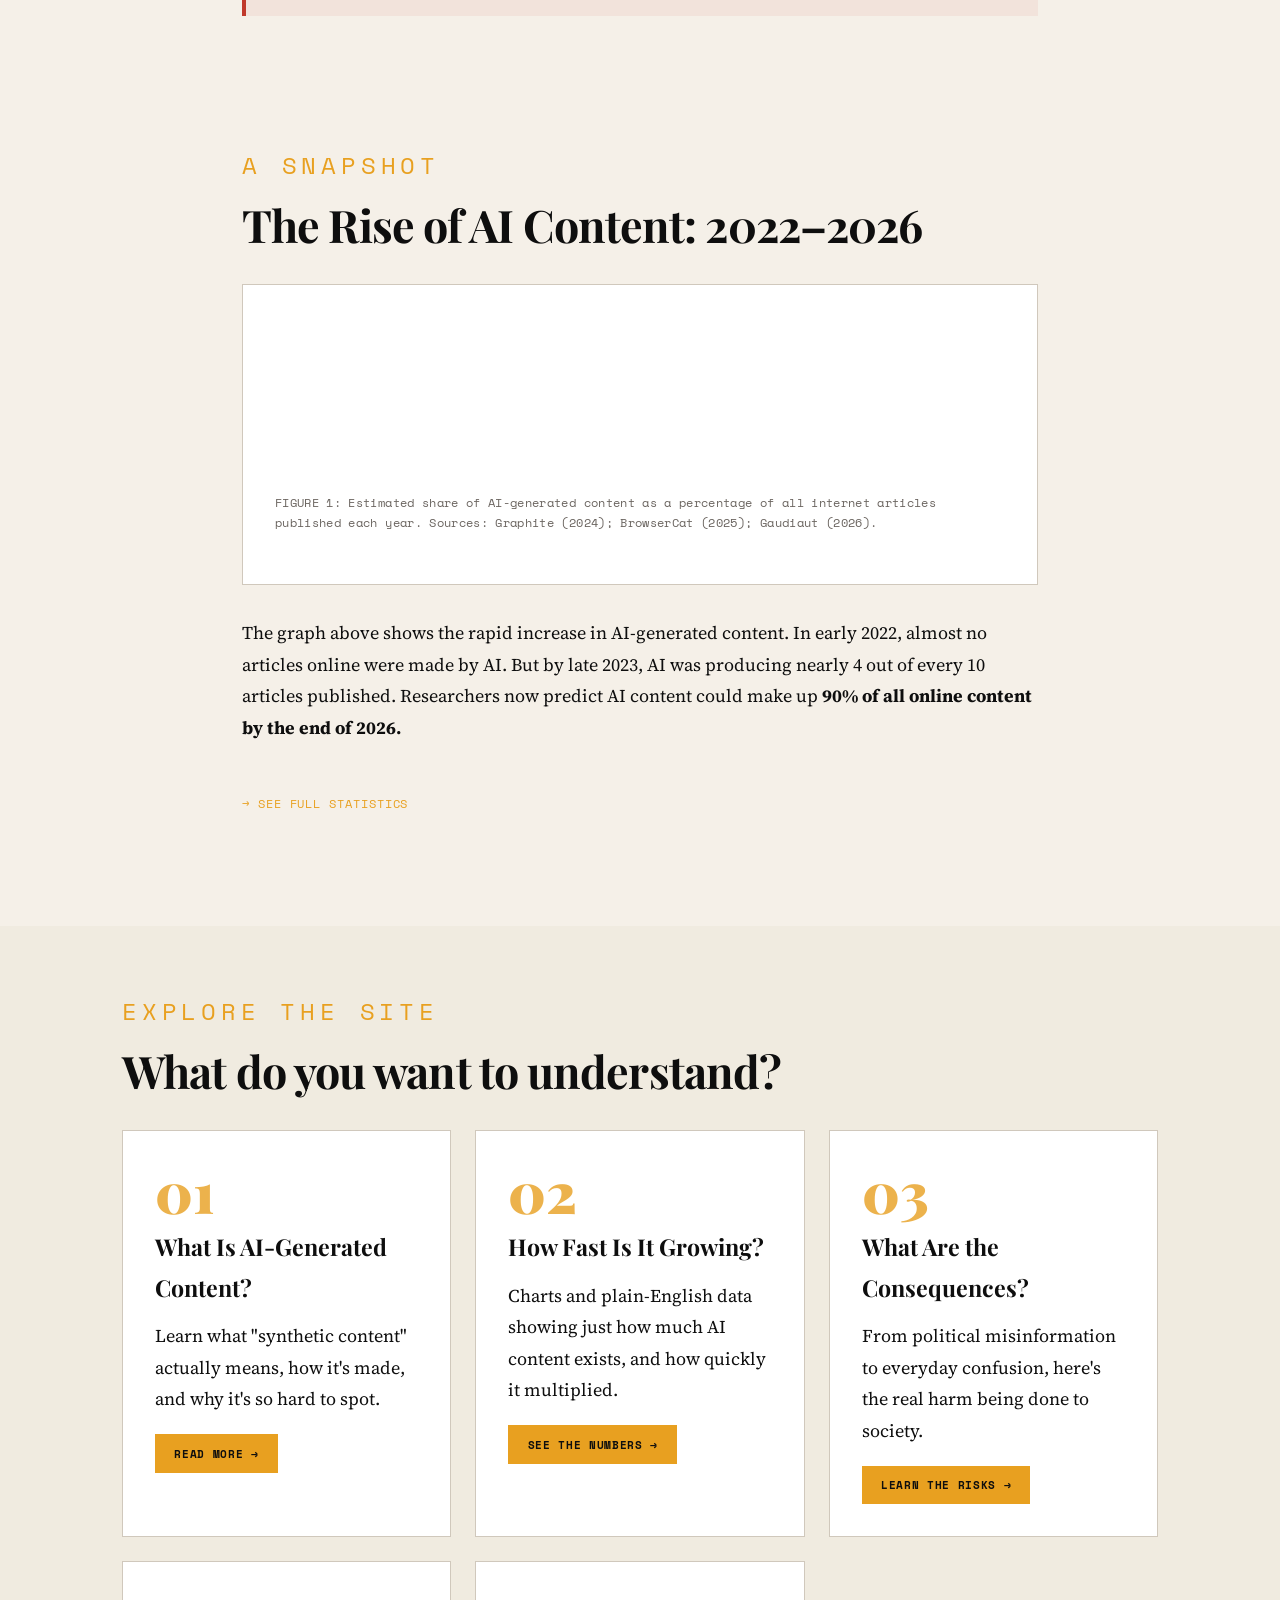
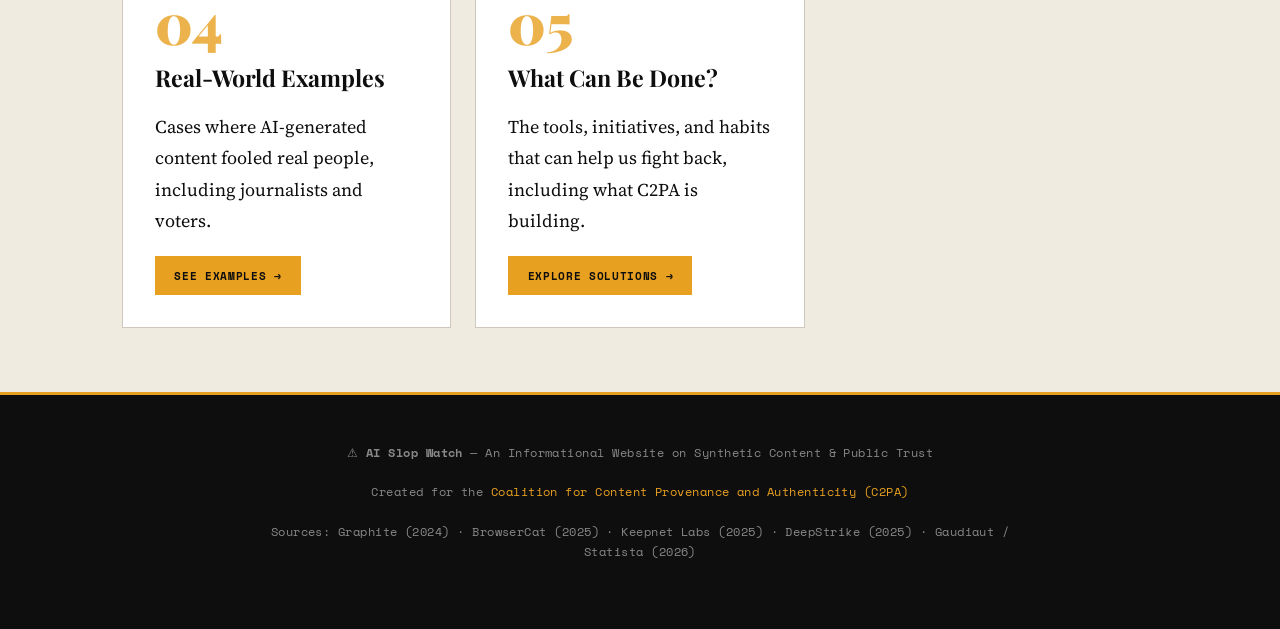
==== commit d1972a0f: "Correct Grammar" ====
--- a/index.html
+++ b/index.html
@@ -58,8 +58,8 @@
 <div class="section" style="max-width:860px; margin: 4rem auto; padding-bottom: 0;">
   <p class="section-label">The Problem</p>
   <h2 class="section-title">You probably read something fake today, and didn't know it.</h2>
-  <p>Generative AI, the technology behind ChatGPT, image generators, and voice cloners, has made it shockingly easy to produce realistic-looking text, photos, and videos. As a result, AI-made content is flooding the internet at a pace no one can keep up with.</p>
-  <p>This isn't just about spam or annoying clickbait. When fake content becomes indistinguishable from real, it erodes something fundamental. It erodes our ability to trust what we see and read online. And once that trust is gone, it's very hard to get back.</p>
+  <p>Generative AI, the technology behind ChatGPT, image generators, and voice cloners, has made it very easy to produce realistic-looking text, photos, and videos. As a result, AI-made content is flooding the internet at a pace no one can keep up with.</p>
+  <p>This isn't just about getting spam email or annoying clickbait. We are looking at a more serious issue. When fake content becomes indistinguishable from real, it erodes our ability to trust what we see and read online. And once that trust is gone, it's very hard to get back.</p>
   <div class="callout alert-callout">
     <strong>Why This Matters</strong>
     "If we leave this problem untreated, the increase in unverified AI-generated content will lead to erosion of public trust on the internet." — Tristan Gaudiaut, Data Journalist (2026)
@@ -74,7 +74,7 @@
     <canvas id="heroChart"></canvas>
     <p class="chart-caption">FIGURE 1: Estimated share of AI-generated content as a percentage of all internet articles published each year. Sources: Graphite (2024); BrowserCat (2025); Gaudiaut (2026).</p>
   </div>
-  <p>The graph above tells a striking story. In early 2022, almost no articles online were made by AI. By late 2023, AI was producing nearly 4 out of every 10 articles published. Researchers now predict AI content could make up <strong>90% of all online content by the end of 2026.</strong></p>
+  <p>The graph above shows the rapid increase in AI-generated content. In early 2022, almost no articles online were made by AI. But by late 2023, AI was producing nearly 4 out of every 10 articles published. Researchers now predict AI content could make up <strong>90% of all online content by the end of 2026.</strong></p>
   <a href="growth.html" class="back-link">→ See Full Statistics</a>
 </div>
 
